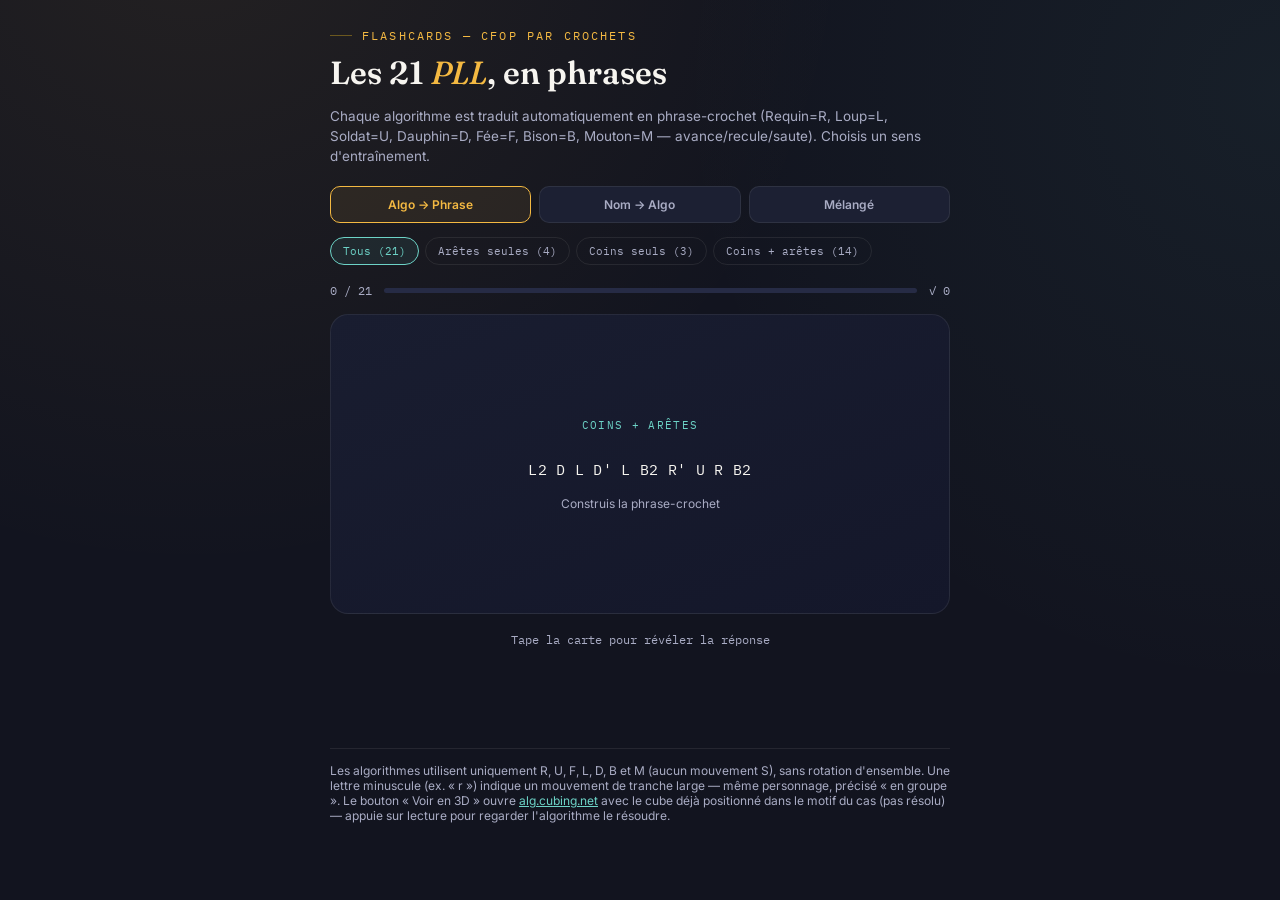
==== jeux/cfop-crochets-flashcards/index.html @ a4d8c5a6 "Update and rename cfop-crochets-flashcards.html to index.html" ====
<!DOCTYPE html>
<html lang="fr">
<head>
<meta charset="UTF-8">
<meta name="viewport" content="width=device-width, initial-scale=1.0">
<title>Flashcards — CFOP par crochets (PLL)</title>
<link rel="preconnect" href="https://fonts.googleapis.com">
<link href="https://fonts.googleapis.com/css2?family=Fraunces:ital,opsz,wght@0,9..144,400;0,9..144,600;1,9..144,500&family=IBM+Plex+Mono:wght@400;500;600&family=Inter:wght@400;500;600&display=swap" rel="stylesheet">
<style>
  :root{
    --bg: #12141f;
    --card-back: #1c2033;
    --card-back-edge: #262b45;
    --ink: #f7f5f0;
    --ink-dim: #a9acc4;
    --gold: #f4b942;
    --gold-dim: #6b581f;
    --teal: #6dd3c7;
    --coral: #e2574c;
    --line: rgba(247,245,240,0.08);
  }
  *{ box-sizing: border-box; }
  html,body{ margin:0; padding:0; }
  body{
    background:
      radial-gradient(circle at 15% -10%, rgba(244,185,66,0.08), transparent 45%),
      radial-gradient(circle at 100% 10%, rgba(109,211,199,0.06), transparent 40%),
      var(--bg);
    color: var(--ink);
    font-family: 'Inter', sans-serif;
    min-height: 100vh;
    padding: 28px 18px 50px;
  }
  .wrap{ max-width: 620px; margin: 0 auto; }

  header{ margin-bottom: 20px; }
  .eyebrow{
    font-family: 'IBM Plex Mono', monospace;
    font-size: 12px; letter-spacing: 0.18em; text-transform: uppercase;
    color: var(--gold); display:flex; align-items:center; gap:10px;
  }
  .eyebrow::before{ content:""; width:22px; height:1px; background: var(--gold-dim); display:inline-block; }
  h1{
    font-family: 'Fraunces', serif; font-weight: 600;
    font-size: clamp(24px, 6vw, 32px); margin: 10px 0 6px;
  }
  h1 em{ color: var(--gold); font-style: italic; font-weight: 500; }
  .sub{ color: var(--ink-dim); font-size: 13.5px; line-height: 1.5; }

  .modes{ display:flex; gap:8px; margin: 18px 0 14px; flex-wrap: wrap; }
  .mode-btn{
    flex: 1; min-width: 130px;
    font-family:'Inter', sans-serif; font-size: 12px; font-weight:600;
    background: var(--card-back); border: 1px solid var(--line); color: var(--ink-dim);
    padding: 10px 8px; border-radius: 10px; cursor: pointer; text-align:center;
    transition: border-color .15s, color .15s, background .15s;
  }
  .mode-btn.active{ border-color: var(--gold); color: var(--gold); background: rgba(244,185,66,0.08); }

  .filters{ display:flex; gap:6px; margin-bottom: 18px; flex-wrap: wrap; }
  .chip{
    font-family:'IBM Plex Mono', monospace; font-size: 11px;
    padding: 6px 12px; border-radius: 20px; border: 1px solid var(--line);
    color: var(--ink-dim); cursor:pointer; transition: all .15s;
  }
  .chip.active{ border-color: var(--teal); color: var(--teal); background: rgba(109,211,199,0.08); }

  .progress-row{
    display:flex; align-items:center; gap:12px; margin-bottom: 16px;
    font-family:'IBM Plex Mono', monospace; font-size: 12px; color: var(--ink-dim);
  }
  .progress-bar{ flex:1; height: 5px; border-radius: 4px; background: var(--card-back-edge); overflow:hidden; }
  .progress-fill{ height:100%; background: var(--gold); width: 0%; transition: width .3s ease; }

  .stage{ perspective: 1200px; margin-bottom: 18px; }
  .card{
    position:relative; width:100%; min-height: 300px;
    transform-style: preserve-3d; transition: transform .5s cubic-bezier(.2,.8,.2,1); cursor:pointer;
  }
  .card.flipped{ transform: rotateY(180deg); }
  .face{
    position:absolute; inset:0; backface-visibility: hidden; border-radius: 18px;
    display:flex; flex-direction:column; align-items:center; justify-content:center;
    text-align:center; padding: 24px; border: 1px solid var(--line);
  }
  .face-front{ background: linear-gradient(160deg, #191d30, #14172a); }
  .face-front .cat{
    font-family:'IBM Plex Mono', monospace; font-size: 11px; letter-spacing:0.12em;
    text-transform:uppercase; color: var(--teal); margin-bottom: 10px;
  }
  .face-front .name{
    font-family:'Fraunces', serif; font-weight:600; font-style: italic;
    font-size: clamp(28px, 8vw, 40px); color: var(--gold);
  }
  .face-front .alg{
    margin-top: 16px; font-family:'IBM Plex Mono', monospace; font-size: 15px;
    color: var(--ink); letter-spacing: 0.02em; line-height: 1.6;
  }
  .face-front .hint{ margin-top: 14px; font-size: 12px; color: var(--ink-dim); }
  .cube-link{
    display: inline-block; margin-top: 14px; padding: 8px 16px;
    border: 1px solid var(--teal); border-radius: 20px;
    font-family: 'IBM Plex Mono', monospace; font-size: 12px; font-weight:600;
    color: var(--teal); text-decoration: none; transition: background .15s;
  }
  .cube-link:hover{ background: rgba(109,211,199,0.1); }

  .face-back{
    transform: rotateY(180deg);
    background: linear-gradient(160deg, rgba(244,185,66,0.14), rgba(109,211,199,0.08));
    border-color: var(--gold);
  }
  .face-back .tag{
    font-family:'IBM Plex Mono', monospace; font-size: 11px; letter-spacing:0.12em;
    text-transform:uppercase; color: var(--gold); margin-bottom: 10px;
  }
  .face-back .alg{
    font-family:'IBM Plex Mono', monospace; font-size: 14px; color: var(--ink-dim);
    margin-bottom: 14px; line-height: 1.6; word-break: break-word;
  }
  .face-back .phrase{
    font-family:'Fraunces', serif; font-style: italic; font-size: clamp(15px, 4vw, 18px);
    color: var(--teal); line-height: 1.5;
  }
  .face-back .setup{
    margin-top: 12px; font-size: 11.5px; color: var(--ink-dim);
    font-family:'IBM Plex Mono', monospace;
  }

  .flip-hint{
    text-align:center; font-size: 12px; color: var(--ink-dim);
    margin-bottom: 20px; font-family: 'IBM Plex Mono', monospace;
  }

  .answers{ display:flex; gap:10px; opacity: 0; pointer-events:none; transition: opacity .2s; }
  .answers.show{ opacity:1; pointer-events:auto; }
  .ans-btn{
    flex:1; padding: 14px 10px; border-radius: 12px; border: 1px solid var(--line);
    background: var(--card-back); color: var(--ink); font-family:'Inter', sans-serif;
    font-weight:600; font-size: 14px; cursor:pointer; transition: transform .1s, border-color .15s;
  }
  .ans-btn:hover{ transform: translateY(-1px); }
  .ans-btn.again{ border-color: var(--coral); color: var(--coral); }
  .ans-btn.good{ border-color: var(--teal); color: var(--teal); }

  .summary{
    display:none; text-align:center; padding: 32px 20px;
    background: var(--card-back); border: 1px solid var(--gold); border-radius: 16px;
  }
  .summary.show{ display:block; }
  .summary h2{ font-family:'Fraunces', serif; font-size: 24px; color: var(--gold); margin: 0 0 8px; }
  .summary p{ color: var(--ink-dim); font-size: 14px; margin: 4px 0 0; }
  .summary .big{
    font-family:'IBM Plex Mono', monospace; font-size: 40px; font-weight:600;
    color: var(--teal); margin: 14px 0;
  }
  button.primary{
    font-family:'Inter', sans-serif; font-size: 13px; font-weight:600;
    background: var(--gold); border:none; color:#1c1503;
    padding: 12px 22px; border-radius: 10px; cursor:pointer; margin-top: 18px;
  }

  footer{
    margin-top: 34px; font-size: 12px; color: var(--ink-dim);
    border-top: 1px solid var(--line); padding-top: 14px;
  }
</style>
</head>
<body>
<div class="wrap">

  <header>
    <div class="eyebrow">Flashcards — CFOP par crochets</div>
    <h1>Les 21 <em>PLL</em>, en phrases</h1>
    <p class="sub">Chaque algorithme est traduit automatiquement en phrase-crochet (Requin=R, Loup=L, Soldat=U, Dauphin=D, Fée=F, Bison=B, Mouton=M — avance/recule/saute). Choisis un sens d'entraînement.</p>
  </header>

  <div class="modes">
    <div class="mode-btn active" data-mode="a2p">Algo → Phrase</div>
    <div class="mode-btn" data-mode="n2a">Nom → Algo</div>
    <div class="mode-btn" data-mode="mix">Mélangé</div>
  </div>

  <div class="filters">
    <div class="chip active" data-cat="all">Tous (21)</div>
    <div class="chip" data-cat="edges">Arêtes seules (4)</div>
    <div class="chip" data-cat="corners">Coins seuls (3)</div>
    <div class="chip" data-cat="mixed">Coins + arêtes (14)</div>
  </div>

  <div class="progress-row">
    <span id="progress-label">0 / 21</span>
    <div class="progress-bar"><div class="progress-fill" id="progress-fill"></div></div>
    <span id="score-label">✓ 0</span>
  </div>

  <div id="game-area">
    <div class="stage">
      <div class="card" id="card">
        <div class="face face-front" id="face-front"></div>
        <div class="face face-back" id="face-back"></div>
      </div>
    </div>
    <div class="flip-hint" id="flip-hint">Tape la carte pour révéler la réponse</div>
    <div class="answers" id="answers">
      <div class="ans-btn again" id="btn-again">À revoir</div>
      <div class="ans-btn good" id="btn-good">Je savais ✓</div>
    </div>
  </div>

  <div class="summary" id="summary">
    <h2>Session terminée</h2>
    <div class="big" id="summary-score">0/21</div>
    <p id="summary-text"></p>
    <button class="primary" id="restart">Nouvelle session</button>
  </div>

  <footer>Les algorithmes utilisent uniquement R, U, F, L, D, B et M (aucun mouvement S), sans rotation d'ensemble. Une lettre minuscule (ex. « r ») indique un mouvement de tranche large — même personnage, précisé « en groupe ». Le bouton « Voir en 3D » ouvre <a href="https://alg.cubing.net/" style="color: var(--teal);">alg.cubing.net</a> avec le cube déjà positionné dans le motif du cas (pas résolu) — appuie sur lecture pour regarder l'algorithme le résoudre.</footer>
</div>

<script>
const FACE_NAMES = {
  R: "Requin", L: "Loup", U: "Soldat", D: "Dauphin",
  F: "Fée", B: "Bison", M: "Mouton", E: "Éléphant", S: "Serpent"
};

function invertAlg(algString){
  const tokens = algString.split(' ').filter(Boolean);
  return tokens.reverse().map(tok => {
    const m = tok.match(/^([A-Za-z])(2|')?$/);
    if(!m) return tok;
    const letter = m[1];
    const mod = m[2] || '';
    if(mod === "'") return letter;
    if(mod === '2') return tok;
    return letter + "'";
  }).join(' ');
}

function toUrlNotation(algString){
  return algString.split(' ').filter(Boolean).map(t => t.replace(/'/g, '-')).join('_');
}

function cubeViewerUrl(algString){
  const setup = invertAlg(algString); // état du cas avant résolution
  const params = new URLSearchParams({
    puzzle: '3x3x3',
    stage: 'PLL',
    setup: toUrlNotation(setup),
    alg: toUrlNotation(algString)
  });
  return `https://alg.cubing.net/?${params.toString()}`;
}

function buildPhrase(algString){
  const tokens = algString.split(' ').filter(Boolean);
  const parts = tokens.map(tok => {
    const m = tok.match(/^([A-Za-z])(2|')?$/);
    if(!m) return tok;
    const rawLetter = m[1];
    const mod = m[2] || '';
    const isLower = rawLetter === rawLetter.toLowerCase() && rawLetter !== rawLetter.toUpperCase();
    const key = rawLetter.toUpperCase();
    const name = FACE_NAMES[key] || key;
    const action = mod === '2' ? 'saute' : (mod === "'" ? 'recule' : 'avance');
    let phrase = `${name} ${action}`;
    if(isLower) phrase += ' en groupe';
    return phrase;
  });
  let sentence = parts.join(', ');
  return sentence.charAt(0).toUpperCase() + sentence.slice(1) + '.';
}

const PLL = [
  { name: "Ua", cat: "edges", alg: "R U' R U R U R U' R' U' R2", hint: "3 arêtes tournent, coins fixes" },
  { name: "Ub", cat: "edges", alg: "R2 U R U R' U' R' U' R' U R'", hint: "3 arêtes tournent (sens inverse d'Ua)" },
  { name: "H", cat: "edges", alg: "M2 U M2 U2 M2 U M2", hint: "2 paires d'arêtes opposées échangées" },
  { name: "Z", cat: "edges", alg: "M' U M2 U M2 U M' U2 M2", hint: "2 paires d'arêtes adjacentes échangées" },

  { name: "Aa", cat: "corners", alg: "R2 F2 R' B' R F2 R' B R'", hint: "3 coins tournent, arêtes fixes" },
  { name: "Ab", cat: "corners", alg: "L2 F2 L B L' F2 L B' L", hint: "3 coins tournent (sens inverse d'Aa)", setup: "Orientation de départ : rotation y avant l'algo" },
  { name: "E", cat: "corners", alg: "F R B R' F' R L F L' B' L F' R' L'", hint: "les 4 coins opposés échangés, arêtes fixes" },

  { name: "F", cat: "mixed", alg: "R' U' F' R U R' U' R' F R2 U' R' U' R U R' U R", hint: "bloc résolu devant, coins de droite échangés" },
  { name: "Ga", cat: "mixed", alg: "R2 U R' U R' U' R U' R2 U' D R' U R D'", hint: "double cycle coins/arêtes" },
  { name: "Gb", cat: "mixed", alg: "R' U' R B2 D L' U L U' L D' B2", hint: "double cycle, miroir de Ga" },
  { name: "Gc", cat: "mixed", alg: "B2 R2 L2 U' R2 U R2 D' R2 D L2 B2", hint: "double cycle, miroir de Gb" },
  { name: "Gd", cat: "mixed", alg: "L U L' B2 D' R U' R' U R' D B2", hint: "double cycle, miroir de Gc" },
  { name: "Ja", cat: "mixed", alg: "L2 D L D' L B2 R' U R B2", hint: "échange adjacent coins + arêtes (L-perm)" },
  { name: "Jb", cat: "mixed", alg: "R2 D' R' D R' B2 L U' L' B2", hint: "échange adjacent, miroir de Ja" },
  { name: "Na", cat: "mixed", alg: "R U R' U R U R' F' R U R' U' R' F R2 U' R' U2 R U' R'", hint: "échange diagonal, coin gauche ↔ coin droit" },
  { name: "Nb", cat: "mixed", alg: "r' D' F r U' r' F' d r2 U r' U' r' F r F'", hint: "échange diagonal, miroir de Na" },
  { name: "Ra", cat: "mixed", alg: "R U' R' U' R U R D R' U' R D' R' U2 R'", hint: "cycle simple coins + arêtes" },
  { name: "Rb", cat: "mixed", alg: "R' U2 R U2 R' F R U R' U' R' F' R2", hint: "cycle simple, miroir de Ra" },
  { name: "T", cat: "mixed", alg: "R U R' U' R' F R2 U' R' U' R U R' F'", hint: "échange adjacent classique (T-perm)" },
  { name: "V", cat: "mixed", alg: "R' U R' U' R D' R' D R' U D' R2 U' R2 D R2", hint: "échange diagonal (V-perm)" },
  { name: "Y", cat: "mixed", alg: "F R U' R' U' R U R' F' R U R' U' R' F R F'", hint: "échange diagonal, souvent confondu avec V" },
];

PLL.forEach(p => p.phrase = buildPhrase(p.alg));

let mode = 'a2p';
let activeCat = 'all';
let deck = [];
let idx = 0;
let score = 0;
let revealed = false;

function shuffle(arr){
  const a = [...arr];
  for(let i = a.length - 1; i > 0; i--){
    const j = Math.floor(Math.random() * (i+1));
    [a[i], a[j]] = [a[j], a[i]];
  }
  return a;
}

function getPool(){
  if(activeCat === 'all') return PLL;
  return PLL.filter(p => p.cat === activeCat);
}

function buildDeck(){
  let base = shuffle(getPool());
  deck = base.map(p => {
    let direction = mode;
    if(mode === 'mix'){ direction = Math.random() < 0.5 ? 'a2p' : 'n2a'; }
    return { ...p, direction };
  });
  idx = 0;
  score = 0;
  updateStats();
}

function updateStats(){
  document.getElementById('progress-label').textContent = `${Math.min(idx, deck.length)} / ${deck.length}`;
  document.getElementById('score-label').textContent = `✓ ${score}`;
  document.getElementById('progress-fill').style.width = deck.length ? `${(idx/deck.length)*100}%` : '0%';
}

function renderCard(){
  if(idx >= deck.length){ finishSession(); return; }
  const item = deck[idx];
  const card = document.getElementById('card');
  card.classList.remove('flipped');
  revealed = false;
  document.getElementById('answers').classList.remove('show');
  document.getElementById('flip-hint').style.display = 'block';

  const front = document.getElementById('face-front');
  const back = document.getElementById('face-back');

  const viewerTag = `<a class="cube-link" href="${cubeViewerUrl(item.alg)}" target="_blank" rel="noopener" onclick="event.stopPropagation()">🧊 Voir en 3D ↗</a>`;

  if(item.direction === 'a2p'){
    front.innerHTML = `<div class="cat">${item.cat === 'edges' ? 'Arêtes' : item.cat === 'corners' ? 'Coins' : 'Coins + arêtes'}</div><div class="alg">${item.alg}</div><div class="hint">Construis la phrase-crochet</div>`;
    back.innerHTML = `<div class="tag">${item.name}-perm</div><div class="phrase">${item.phrase}</div>${item.setup ? `<div class="setup">${item.setup}</div>` : ''}${viewerTag}`;
  } else {
    front.innerHTML = `<div class="cat">${item.cat === 'edges' ? 'Arêtes' : item.cat === 'corners' ? 'Coins' : 'Coins + arêtes'}</div><div class="name">${item.name}</div><div class="hint">${item.hint}</div>${viewerTag}`;
    back.innerHTML = `<div class="tag">Algorithme</div><div class="alg">${item.alg}</div><div class="phrase">${item.phrase}</div>${item.setup ? `<div class="setup">${item.setup}</div>` : ''}`;
  }
  updateStats();
}

document.getElementById('card').addEventListener('click', () => {
  if(revealed) return;
  revealed = true;
  document.getElementById('card').classList.add('flipped');
  document.getElementById('flip-hint').style.display = 'none';
  document.getElementById('answers').classList.add('show');
});

document.getElementById('btn-good').addEventListener('click', () => { score++; idx++; renderCard(); });
document.getElementById('btn-again').addEventListener('click', () => {
  deck.push(deck[idx]);
  idx++;
  renderCard();
});

document.querySelectorAll('.mode-btn').forEach(btn => {
  btn.addEventListener('click', () => {
    document.querySelectorAll('.mode-btn').forEach(b => b.classList.remove('active'));
    btn.classList.add('active');
    mode = btn.dataset.mode;
    document.getElementById('summary').classList.remove('show');
    document.getElementById('game-area').style.display = 'block';
    buildDeck();
    renderCard();
  });
});

document.querySelectorAll('.chip').forEach(chip => {
  chip.addEventListener('click', () => {
    document.querySelectorAll('.chip').forEach(c => c.classList.remove('active'));
    chip.classList.add('active');
    activeCat = chip.dataset.cat;
    document.getElementById('summary').classList.remove('show');
    document.getElementById('game-area').style.display = 'block';
    buildDeck();
    renderCard();
  });
});

function finishSession(){
  document.getElementById('game-area').style.display = 'none';
  const summary = document.getElementById('summary');
  summary.classList.add('show');
  const total = deck.length;
  document.getElementById('summary-score').textContent = `${score}/${total}`;
  const pct = total ? Math.round((score/total)*100) : 0;
  let msg = "Continue, la répétition fait tout le travail.";
  if(pct >= 90) msg = "Les PLL de cette catégorie sont bien ancrés.";
  else if(pct >= 70) msg = "Bonne base, encore une ou deux sessions pour verrouiller.";
  document.getElementById('summary-text').textContent = msg;
}

document.getElementById('restart').addEventListener('click', () => {
  document.getElementById('summary').classList.remove('show');
  document.getElementById('game-area').style.display = 'block';
  buildDeck();
  renderCard();
});

buildDeck();
renderCard();
</script>
</body>
</html>
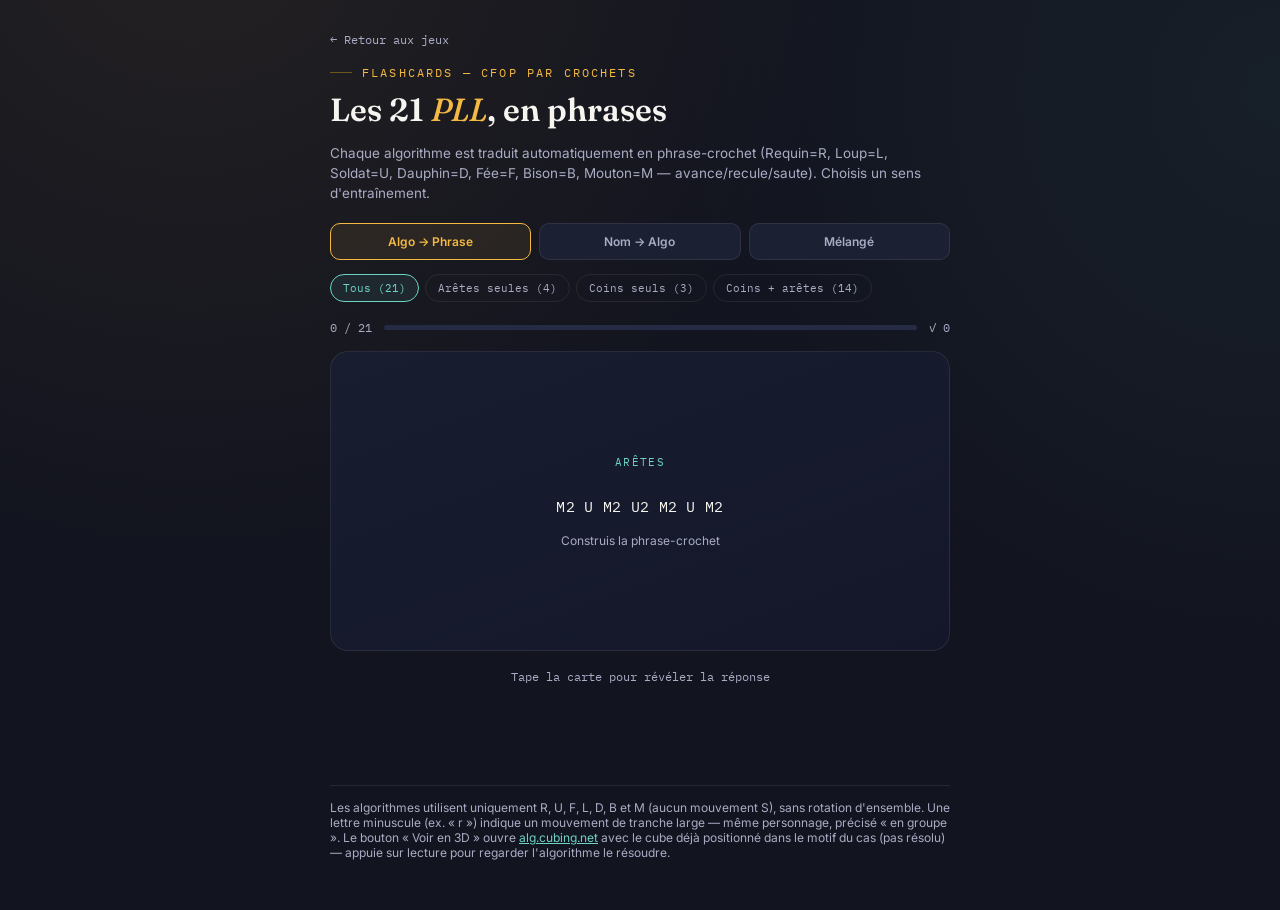
==== commit 3c09bf7c: "Update index.html" ====
--- a/jeux/cfop-crochets-flashcards/index.html
+++ b/jeux/cfop-crochets-flashcards/index.html
@@ -143,6 +143,14 @@
   .ans-btn.again{ border-color: var(--coral); color: var(--coral); }
   .ans-btn.good{ border-color: var(--teal); color: var(--teal); }
 
+  .back-link{
+    display: inline-flex; align-items: center; gap: 6px;
+    font-family: 'IBM Plex Mono', monospace; font-size: 12px;
+    color: var(--ink-dim); text-decoration: none;
+    margin-bottom: 18px; transition: color .15s;
+  }
+  .back-link:hover{ color: var(--gold); }
+  
   .summary{
     display:none; text-align:center; padding: 32px 20px;
     background: var(--card-back); border: 1px solid var(--gold); border-radius: 16px;
@@ -168,7 +176,7 @@
 </head>
 <body>
 <div class="wrap">
-
+  <a href="../../index.html" class="back-link">← Retour aux jeux</a>
   <header>
     <div class="eyebrow">Flashcards — CFOP par crochets</div>
     <h1>Les 21 <em>PLL</em>, en phrases</h1>
